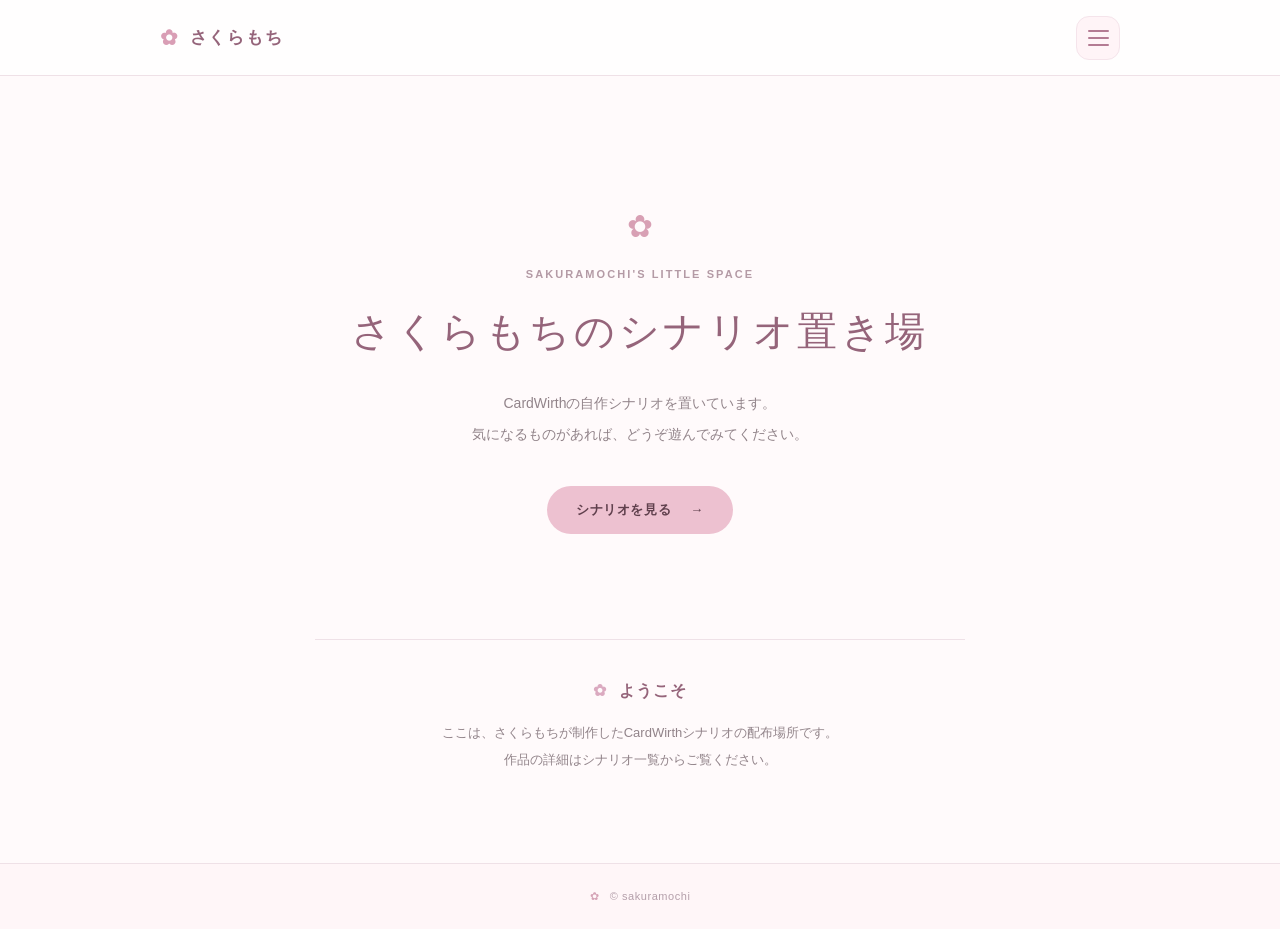
==== index.html @ fadbc479 "Add files via upload" ====
<!doctype html>
<html lang="ja">
<head>
  <meta charset="utf-8">
  <meta name="viewport" content="width=device-width, initial-scale=1">
  <meta name="theme-color" content="#fffafd">
  <meta name="description" content="さくらもちによるCardWirth自作シナリオの配布サイトです。">
  <title>ホーム | さくらもちのシナリオ置き場</title>
  <link rel="icon" href="favicon.svg" type="image/svg+xml">
  <link rel="stylesheet" href="style.css">
  <script src="script.js" defer></script>
</head>
<body>
  <div class="site-shell">
    <header class="site-header">
      <a class="site-brand" href="index.html" aria-label="さくらもちのシナリオ置き場 ホーム">
        <span class="brand-flower" aria-hidden="true">✿</span>
        <span>さくらもち</span>
      </a>
      <button class="menu-trigger" type="button" aria-label="メニューを開く" aria-controls="site-drawer" aria-expanded="false" data-menu-open>
        <span class="burger-lines" aria-hidden="true"><span></span><span></span><span></span></span>
      </button>
    </header>

    <main id="main-content" class="home-main">
      <section class="hero" aria-labelledby="hero-title">
        <span class="hero-flower" aria-hidden="true">✿</span>
        <p class="eyebrow">SAKURAMOCHI'S LITTLE SPACE</p>
        <h1 id="hero-title">さくらもちの<br class="mobile-break">シナリオ置き場</h1>
        <p class="hero-description">CardWirthの自作シナリオを置いています。<br>気になるものがあれば、どうぞ遊んでみてください。</p>
        <a class="button-primary" href="scenarios.html">シナリオを見る <span aria-hidden="true">→</span></a>
      </section>

      <section class="home-note" aria-labelledby="note-title">
        <h2 id="note-title"><span aria-hidden="true">✿</span> ようこそ</h2>
        <p>ここは、さくらもちが制作したCardWirthシナリオの配布場所です。<br>作品の詳細はシナリオ一覧からご覧ください。</p>
      </section>
    </main>

    <footer class="site-footer"><span aria-hidden="true">✿</span> <span>© sakuramochi</span></footer>
  </div>

  <button class="drawer-backdrop" type="button" aria-label="メニューを閉じる" data-menu-backdrop hidden></button>
  <aside class="site-drawer" id="site-drawer" aria-label="サイトメニュー" aria-hidden="true" inert>
    <div class="drawer-header">
      <span class="drawer-brand"><span aria-hidden="true">✿</span> さくらもち</span>
      <button class="drawer-close" type="button" aria-label="メニューを閉じる" data-menu-close>×</button>
    </div>
    <nav class="drawer-nav" aria-label="メインナビゲーション">
      <a href="index.html" aria-current="page"><span>01</span> ホーム</a>
      <a href="scenarios.html"><span>02</span> シナリオ一覧</a>
      <a href="about.html"><span>03</span> このサイトについて</a>
    </nav>
    <p class="drawer-caption">a little place for CardWirth ♡</p>
  </aside>
</body>
</html>
---- style.css ----
/*
  さくらもちのシナリオ置き場
  色を変えたいときは :root の変数を編集してください。
*/
:root {
  color-scheme: light;
  --background: #fffafb;
  --paper: #fffefe;
  --ink: #665e63;
  --subtle: #92848a;
  --pink: #b47b93;
  --pink-deep: #95647a;
  --pink-light: #f8eaf0;
  --pink-soft: #fff4f7;
  --line: #efe1e7;
  --shadow: 0 14px 35px rgba(101, 54, 76, .09);
}
*, *::before, *::after { box-sizing: border-box; }
html { scroll-behavior: smooth; }
body {
  min-width: 300px;
  margin: 0;
  background: var(--background);
  color: var(--ink);
  font-family: -apple-system, BlinkMacSystemFont, "Hiragino Kaku Gothic ProN", "Hiragino Sans", "Yu Gothic", Meiryo, sans-serif;
  font-size: 15px;
  line-height: 1.85;
  -webkit-font-smoothing: antialiased;
}
a { color: inherit; }
button { font: inherit; }
a:focus-visible, button:focus-visible { outline: 3px solid #c67a9d; outline-offset: 4px; }
.site-shell { min-height: 100vh; display: flex; flex-direction: column; }
.site-header {
  height: 76px;
  display: flex;
  align-items: center;
  justify-content: space-between;
  padding: 0 max(24px, calc((100vw - 960px) / 2));
  background: rgba(255, 254, 254, .96);
  border-bottom: 1px solid var(--line);
}
.site-brand {
  display: inline-flex; align-items: center; gap: 10px;
  color: var(--pink-deep); text-decoration: none;
  font-weight: 650; font-size: 17px; letter-spacing: .1em;
}
.brand-flower { color: #d99eb5; font-size: 21px; line-height: 1; }
.menu-trigger {
  display: grid; place-items: center;
  width: 44px; height: 44px;
  background: var(--pink-soft); border: 1px solid #f5e4eb;
  border-radius: 13px; cursor: pointer;
  transition: background .2s ease, transform .2s ease;
}
.menu-trigger:hover { background: var(--pink-light); transform: translateY(-1px); }
.burger-lines { width: 21px; display: grid; gap: 5px; }
.burger-lines span { display: block; height: 2px; width: 21px; background: var(--pink); border-radius: 10px; }
main { flex: 1; }
.home-main { width: 100%; }
.hero {
  max-width: 850px;
  margin: 0 auto;
  text-align: center;
  padding: clamp(74px, 11vw, 135px) 22px 105px;
}
.hero-flower { display: block; font-size: 31px; line-height: 1; color: #d8a0b4; margin-bottom: 22px; }
.eyebrow { color: #b49aa5; font-size: 11px; font-weight: 600; letter-spacing: .19em; margin: 0 0 15px; }
.hero h1 {
  color: var(--pink-deep); font-size: clamp(29px, 5vw, 40px);
  line-height: 1.6; letter-spacing: .09em;
  font-weight: 550; margin: 0;
}
.mobile-break { display: none; }
.hero-description { font-size: 14px; color: var(--subtle); line-height: 2.2; margin: 25px 0 36px; }
.button-primary {
  display: inline-flex; gap: 19px; align-items: center; justify-content: center;
  padding: 12px 29px; border-radius: 999px;
  background: #edc1d0; color: #60404d;
  text-decoration: none; font-weight: 600; font-size: 13px; letter-spacing: .045em;
  transition: transform .2s ease, background .2s ease;
}
.button-primary:hover { background: #e8b4c7; transform: translateY(-2px); }
.home-note {
  padding: 36px 24px 90px;
  margin: 0 auto; width: min(100%, 650px);
  text-align: center; border-top: 1px solid var(--line);
}
.home-note h2 { color: var(--pink-deep); font-size: 16px; font-weight: 600; margin: 0 0 13px; letter-spacing: .06em; }
.home-note h2 span { color: #dbaac0; margin-right: 7px; }
.home-note p { margin: 0; color: var(--subtle); font-size: 13px; line-height: 2.1; }
.site-footer {
  padding: 22px;
  text-align: center; color: #b49faa;
  font-size: 11px; background: #fff6f8; border-top: 1px solid var(--line);
  letter-spacing: .05em;
}
.site-footer span:first-child { color: #d5a3b6; padding-right: 7px; }
/* Separate pages */
.content-main { width: min(100% - 48px, 710px); margin: 0 auto; padding: 76px 0 96px; }
.page-heading { text-align: center; margin-bottom: 57px; }
.page-heading h1 { color: var(--pink-deep); font-size: clamp(25px,4.5vw,31px); font-weight: 550; letter-spacing: .1em; margin: 0 0 17px; }
.page-heading > p:last-child { color: var(--subtle); font-size: 13px; line-height: 2.1; margin: 0; }
.scenario-list { border-top: 1px solid var(--line); }
.scenario-item { display: grid; grid-template-columns: 44px minmax(0, 1fr); gap: 20px; padding: 30px 4px 34px; border-bottom: 1px solid var(--line); }
.scenario-number { color: #d4acbc; font-size: 16px; letter-spacing: .08em; padding-top: 5px; }
.scenario-tags { display: flex; gap: 7px; flex-wrap: wrap; margin-bottom: 13px; }
.scenario-tags span { border: 1px solid #f0d9e3; background: #fff5f8; color: #9d7083; border-radius: 999px; padding: 1px 10px; font-size: 11px; line-height: 1.8; }
.scenario-item h2 { color: #65555e; font-size: 19px; font-weight: 650; line-height: 1.5; margin: 0 0 9px; letter-spacing: .02em; }
.scenario-item h2 small { color: var(--subtle); font-weight: 400; font-size: 12px; }
.scenario-item p { font-size: 13px; line-height: 2; color: #84777f; margin: 0 0 17px; }
.download-link, .download-pending { display: inline-flex; gap: 12px; align-items: center; border-radius: 8px; padding: 7px 16px; text-decoration: none; font-size: 12px; font-weight: 600; }
.download-link { border: 1px solid #e8c1d1; background: #f9eaf0; color: #85576d; transition: background .2s ease; }
.download-link:hover { background: #f1d3df; }
.download-pending { border: 1px solid #eae2e5; background: #f8f5f7; color: #a89aa0; cursor: default; }
.small-notice { margin: 27px 0 0; font-size: 12px; color: #a09199; line-height: 2; }
.about-main { max-width: 650px; }
.about-section { border-top: 1px solid var(--line); padding: 26px 5px 30px; }
.about-section h2 { color: var(--pink-deep); font-size: 16px; font-weight: 600; margin: 0 0 14px; letter-spacing: .05em; }
.about-section h2 span { color: #dab0bf; margin-right: 6px; }
.about-section p { font-size: 14px; line-height: 2.3; margin: 0 0 14px; color: #81747b; }
.about-section p:last-child { margin-bottom: 0; }
.about-section .about-small { color: #a5969d; font-size: 12px; }
.text-back-link { display: inline-block; margin-top: 24px; color: var(--pink-deep); font-size: 13px; text-decoration: underline; text-underline-offset: 4px; }
/* Off-canvas menu */
body.menu-open { overflow: hidden; }
.drawer-backdrop {
  position: fixed; inset: 0; z-index: 10; width: 100%; height: 100%;
  padding: 0; border: 0; background: rgba(53, 42, 49, .33);
  cursor: default; opacity: 0; transition: opacity .27s ease;
}
.drawer-backdrop[hidden] { display: none; }
body.menu-open .drawer-backdrop { opacity: 1; }
.site-drawer {
  position: fixed; z-index: 11; top: 0; bottom: 0; right: 0;
  width: min(340px, 83vw); padding: 30px 27px 25px;
  display: flex; flex-direction: column; background: #fff9fb;
  border-left: 1px solid #f4e4ea;
  box-shadow: -12px 0 34px rgba(84, 51, 65, .11);
  transform: translateX(105%); visibility: hidden;
  transition: transform .3s cubic-bezier(.2,.8,.3,1), visibility .3s;
}
body.menu-open .site-drawer { transform: translateX(0); visibility: visible; }
.drawer-header { display: flex; align-items: center; justify-content: space-between; padding-bottom: 20px; border-bottom: 1px solid #efdee6; }
.drawer-brand { font-size: 18px; font-weight: 650; color: var(--pink-deep); letter-spacing: .05em; }
.drawer-brand span { color: #dda9bc; padding-right: 7px; }
.drawer-close { display: grid; place-items: center; width: 38px; height: 38px; border: 0; background: #f8e8ee; color: var(--pink-deep); border-radius: 10px; font-size: 27px; line-height: 1; cursor: pointer; }
.drawer-close:hover { background: #f0d5df; }
.drawer-nav { display: grid; gap: 4px; margin-top: 28px; }
.drawer-nav a { text-decoration: none; color: #75656e; font-size: 14px; padding: 13px 12px; border-radius: 9px; transition: background .2s ease; }
.drawer-nav a span { display: inline-block; color: #c89daf; font-size: 11px; margin-right: 15px; letter-spacing: .03em; }
.drawer-nav a:hover, .drawer-nav a[aria-current="page"] { background: #f8eaf0; color: #98677e; }
.drawer-caption { margin-top: auto; padding-top: 18px; border-top: 1px solid #efdee6; text-align: center; color: #b8a1ab; font-size: 11px; letter-spacing: .04em; }
@media (max-width: 600px) {
  .site-header { height: 66px; padding: 0 19px; }
  .site-brand { font-size: 15px; }
  .hero { padding: 85px 24px 80px; }
  .hero h1 { font-size: 29px; }
  .mobile-break { display: block; }
  .hero-description { margin-top: 25px; font-size: 13px; }
  .home-note { padding: 28px 22px 65px; width: min(100% - 40px, 650px); }
  .home-note p br { display: none; }
  .content-main { width: min(100% - 42px, 710px); padding: 52px 0 74px; }
  .page-heading { margin-bottom: 40px; }
  .scenario-item { grid-template-columns: 29px minmax(0,1fr); gap: 12px; padding: 26px 0 28px; }
  .scenario-item h2 { font-size: 17px; }
  .scenario-number { font-size: 13px; }
  .scenario-item p { font-size: 12.5px; }
  .drawer-nav a { padding: 12px 10px; }
}
@media (prefers-reduced-motion: reduce) {
  html { scroll-behavior: auto; }
  *, *::before, *::after { transition-duration: 0s !important; animation-duration: 0s !important; }
}
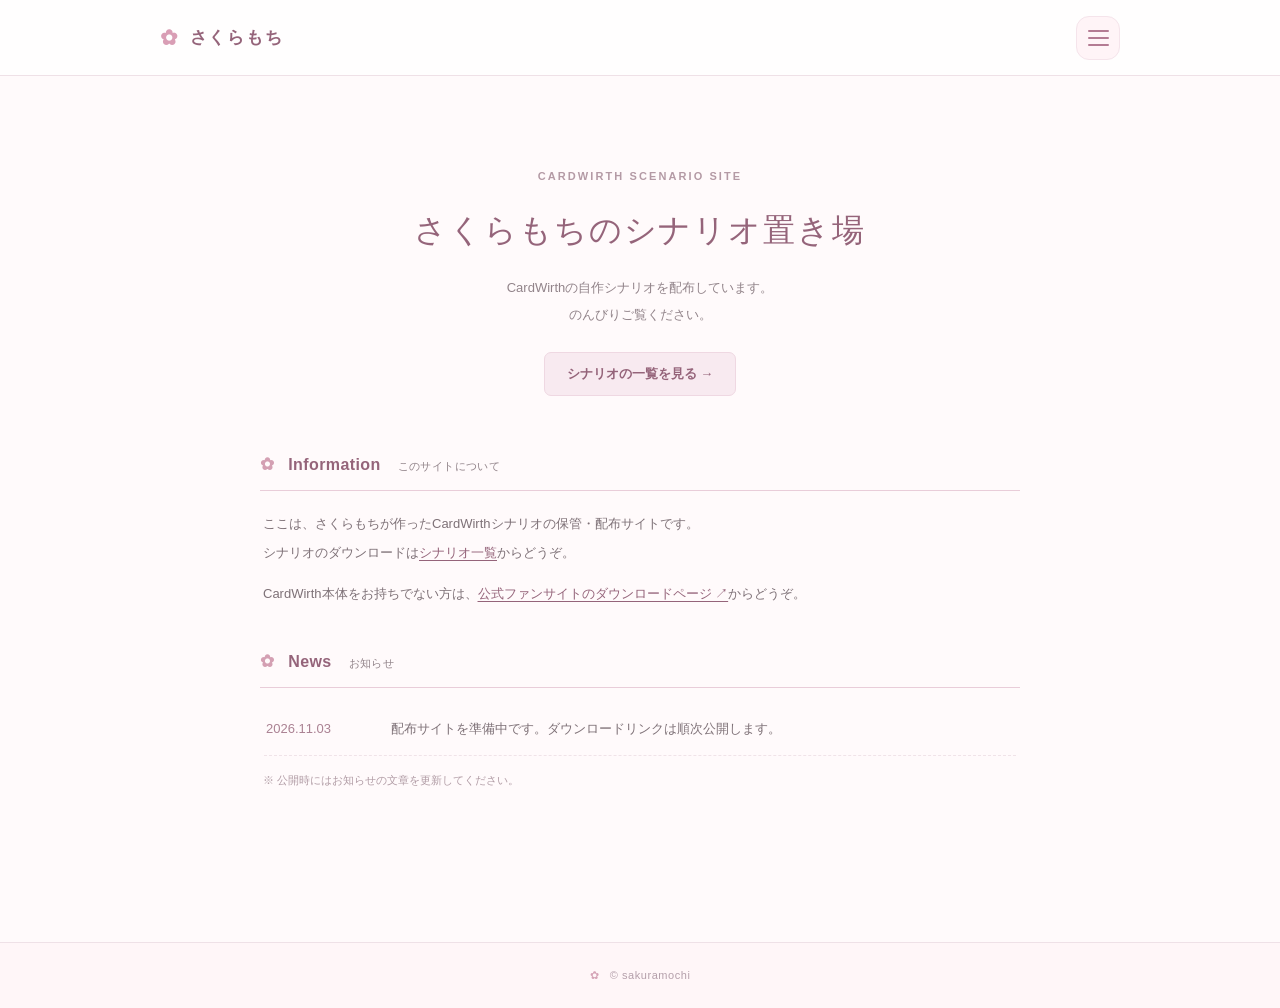
==== commit 120cfd6a: "Add files via upload" ====
--- a/index.html
+++ b/index.html
@@ -1,57 +1,65 @@
-<!doctype html>
+<!DOCTYPE html>
+
 <html lang="ja">
 <head>
-  <meta charset="utf-8">
-  <meta name="viewport" content="width=device-width, initial-scale=1">
-  <meta name="theme-color" content="#fffafd">
-  <meta name="description" content="さくらもちによるCardWirth自作シナリオの配布サイトです。">
-  <title>ホーム | さくらもちのシナリオ置き場</title>
-  <link rel="icon" href="favicon.svg" type="image/svg+xml">
-  <link rel="stylesheet" href="style.css">
-  <script src="script.js" defer></script>
+<meta charset="utf-8"/>
+<meta content="width=device-width, initial-scale=1" name="viewport"/>
+<meta content="#fffafd" name="theme-color"/>
+<meta content="さくらもちによるCardWirth自作シナリオの配布サイトです。" name="description"/>
+<title>ホーム | さくらもちのシナリオ置き場</title>
+<link href="favicon.svg" rel="icon" type="image/svg+xml"/>
+<link href="style.css" rel="stylesheet"/>
+<script defer="" src="script.js"></script>
 </head>
 <body>
-  <div class="site-shell">
-    <header class="site-header">
-      <a class="site-brand" href="index.html" aria-label="さくらもちのシナリオ置き場 ホーム">
-        <span class="brand-flower" aria-hidden="true">✿</span>
-        <span>さくらもち</span>
-      </a>
-      <button class="menu-trigger" type="button" aria-label="メニューを開く" aria-controls="site-drawer" aria-expanded="false" data-menu-open>
-        <span class="burger-lines" aria-hidden="true"><span></span><span></span><span></span></span>
-      </button>
-    </header>
-
-    <main id="main-content" class="home-main">
-      <section class="hero" aria-labelledby="hero-title">
-        <span class="hero-flower" aria-hidden="true">✿</span>
-        <p class="eyebrow">SAKURAMOCHI'S LITTLE SPACE</p>
-        <h1 id="hero-title">さくらもちの<br class="mobile-break">シナリオ置き場</h1>
-        <p class="hero-description">CardWirthの自作シナリオを置いています。<br>気になるものがあれば、どうぞ遊んでみてください。</p>
-        <a class="button-primary" href="scenarios.html">シナリオを見る <span aria-hidden="true">→</span></a>
-      </section>
-
-      <section class="home-note" aria-labelledby="note-title">
-        <h2 id="note-title"><span aria-hidden="true">✿</span> ようこそ</h2>
-        <p>ここは、さくらもちが制作したCardWirthシナリオの配布場所です。<br>作品の詳細はシナリオ一覧からご覧ください。</p>
-      </section>
-    </main>
-
-    <footer class="site-footer"><span aria-hidden="true">✿</span> <span>© sakuramochi</span></footer>
-  </div>
-
-  <button class="drawer-backdrop" type="button" aria-label="メニューを閉じる" data-menu-backdrop hidden></button>
-  <aside class="site-drawer" id="site-drawer" aria-label="サイトメニュー" aria-hidden="true" inert>
-    <div class="drawer-header">
-      <span class="drawer-brand"><span aria-hidden="true">✿</span> さくらもち</span>
-      <button class="drawer-close" type="button" aria-label="メニューを閉じる" data-menu-close>×</button>
-    </div>
-    <nav class="drawer-nav" aria-label="メインナビゲーション">
-      <a href="index.html" aria-current="page"><span>01</span> ホーム</a>
-      <a href="scenarios.html"><span>02</span> シナリオ一覧</a>
-      <a href="about.html"><span>03</span> このサイトについて</a>
-    </nav>
-    <p class="drawer-caption">a little place for CardWirth ♡</p>
-  </aside>
+<div class="site-shell">
+<header class="site-header">
+<a aria-label="さくらもちのシナリオ置き場 ホーム" class="site-brand" href="index.html">
+<span aria-hidden="true" class="brand-flower">✿</span>
+<span>さくらもち</span>
+</a>
+<button aria-controls="site-drawer" aria-expanded="false" aria-label="メニューを開く" class="menu-trigger" data-menu-open="" type="button">
+<span aria-hidden="true" class="burger-lines"><span></span><span></span><span></span></span>
+</button>
+</header>
+<main class="home-main home-classic" id="main-content">
+<div class="home-container">
+<section aria-labelledby="hero-title" class="welcome-section">
+<p class="eyebrow">CARDWIRTH SCENARIO SITE</p>
+<h1 id="hero-title">さくらもちのシナリオ置き場</h1>
+<p class="welcome-message">CardWirthの自作シナリオを配布しています。<br/>のんびりご覧ください。</p>
+<a class="text-feature-link" href="scenarios.html">シナリオの一覧を見る <span aria-hidden="true">→</span></a>
+</section>
+<section aria-labelledby="information-heading" class="classic-section">
+<h2 id="information-heading"><span aria-hidden="true">✿</span> Information <small>このサイトについて</small></h2>
+<p>ここは、さくらもちが作ったCardWirthシナリオの保管・配布サイトです。<br/>
+       シナリオのダウンロードは<a href="scenarios.html">シナリオ一覧</a>からどうぞ。</p>
+<p>CardWirth本体をお持ちでない方は、<a href="https://cardwirth.net/office/download.php" rel="noopener noreferrer" target="_blank">公式ファンサイトのダウンロードページ ↗</a>からどうぞ。</p>
+</section>
+<section aria-labelledby="news-heading" class="classic-section news-section">
+<h2 id="news-heading"><span aria-hidden="true">✿</span> News <small>お知らせ</small></h2>
+<ul class="news-list">
+<li><time datetime="2026-11-03">2026.11.03</time><span>配布サイトを準備中です。ダウンロードリンクは順次公開します。</span></li>
+</ul>
+<p class="small-help">※ 公開時にはお知らせの文章を更新してください。</p>
+</section>
+</div>
+</main>
+<footer class="site-footer"><span aria-hidden="true">✿</span> <span>© sakuramochi</span></footer>
+</div>
+<button aria-label="メニューを閉じる" class="drawer-backdrop" data-menu-backdrop="" hidden="" type="button"></button>
+<aside aria-hidden="true" aria-label="サイトメニュー" class="site-drawer" id="site-drawer" inert="">
+<div class="drawer-header">
+<span class="drawer-brand"><span aria-hidden="true">✿</span> さくらもち</span>
+<button aria-label="メニューを閉じる" class="drawer-close" data-menu-close="" type="button">×</button>
+</div>
+<nav aria-label="メインナビゲーション" class="drawer-nav">
+<a aria-current="page" href="index.html"><span>01</span> ホーム</a>
+<a href="scenarios.html"><span>02</span> シナリオ一覧</a>
+<a href="about.html"><span>03</span> このサイトについて</a>
+<a class="external-nav-link" href="https://cardwirth.net/office/download.php" target="_blank" rel="noopener noreferrer"><span>↗</span> CardWirth本体DL（公式）</a>
+</nav>
+<p class="drawer-caption">a little place for CardWirth ♡</p>
+</aside>
 </body>
 </html>
--- a/style.css
+++ b/style.css
@@ -172,3 +172,41 @@
   html { scroll-behavior: auto; }
   *, *::before, *::after { transition-duration: 0s !important; animation-duration: 0s !important; }
 }
+
+
+/* CardWirth個人サイト風：文章と更新情報を主役にした別案 */
+.home-classic { padding: 58px 23px 110px; }
+.home-container { width: min(100%, 760px); margin: 0 auto; }
+.welcome-section { text-align: center; padding: 32px 12px 55px; }
+.welcome-section h1 { font-size: clamp(24px, 4.4vw, 32px); color: var(--pink-deep); font-weight: 550; letter-spacing: .06em; margin: 12px 0 13px; }
+.welcome-message { color: var(--subtle); font-size: 13px; line-height: 2.1; margin: 0 0 24px; }
+.text-feature-link { display: inline-block; color: var(--pink-deep); text-decoration: none; background: var(--pink-light); border: 1px solid #efd8e2; border-radius: 7px; padding: 9px 22px; font-size: 13px; font-weight: 600; }
+.text-feature-link:hover { background: #f1dbe4; }
+.classic-section { margin: 0 0 40px; }
+.classic-section h2 { font-size: 16px; font-weight: 650; line-height: 1.6; padding: 0 0 12px; border-bottom: 1px solid #e9cdd9; color: var(--pink-deep); margin: 0 0 19px; letter-spacing: .025em; }
+.classic-section h2 > span { color: #d4a0b3; font-size: 17px; margin-right: 9px; }
+.classic-section h2 small { color: var(--subtle); font-weight: 400; font-size: 11px; margin-left: 12px; }
+.classic-section p { line-height: 2.2; font-size: 13px; color: #7e7177; margin: 0 3px 12px; }
+.classic-section p a { color: var(--pink-deep); text-underline-offset: 3px; }
+.news-list { list-style: none; margin: 0; padding: 0 4px; }
+.news-list li { display: grid; grid-template-columns: 116px 1fr; gap: 9px; padding: 10px 2px 13px; font-size: 13px; color: #7e7177; border-bottom: 1px dashed #f0e3e8; line-height: 1.9; }
+.news-list time { color: #aa8192; font-variant-numeric: tabular-nums; }
+.classic-section .small-help { color: #b19ca5; margin-top: 12px; font-size: 11px; }
+.scenario-index { display: flex; flex-wrap: wrap; gap: 8px 16px; align-items: center; border-top: 1px solid var(--line); padding: 16px 3px 24px; }
+.scenario-index span { font-size: 10px; color: #baa0ab; letter-spacing: .12em; margin-right: 5px; }
+.scenario-index a { color: var(--pink-deep); font-size: 12px; text-decoration: underline; text-underline-offset: 4px; }
+.scenario-item { scroll-margin-top: 24px; }
+.scenario-item .scenario-meta { margin: -2px 0 12px; color: #b18899; font-size: 12px; }
+@media (max-width: 600px) {
+  .home-classic { padding: 36px 22px 70px; }
+  .welcome-section { padding: 24px 0 48px; }
+  .welcome-section h1 { font-size: 24px; }
+  .classic-section { margin-bottom: 35px; }
+  .news-list li { grid-template-columns: 1fr; gap: 0; }
+  .scenario-index { gap: 10px 14px; }
+  .scenario-index span { flex-basis: 100%; }
+}
+
+/* External link to the CardWirth official fansite download page */
+.drawer-nav .external-nav-link { margin-top: 12px; border-top: 1px solid #efdee6; border-radius: 0; padding-top: 24px; }
+.about-section p a { color: var(--pink-deep); text-underline-offset: 3px; }
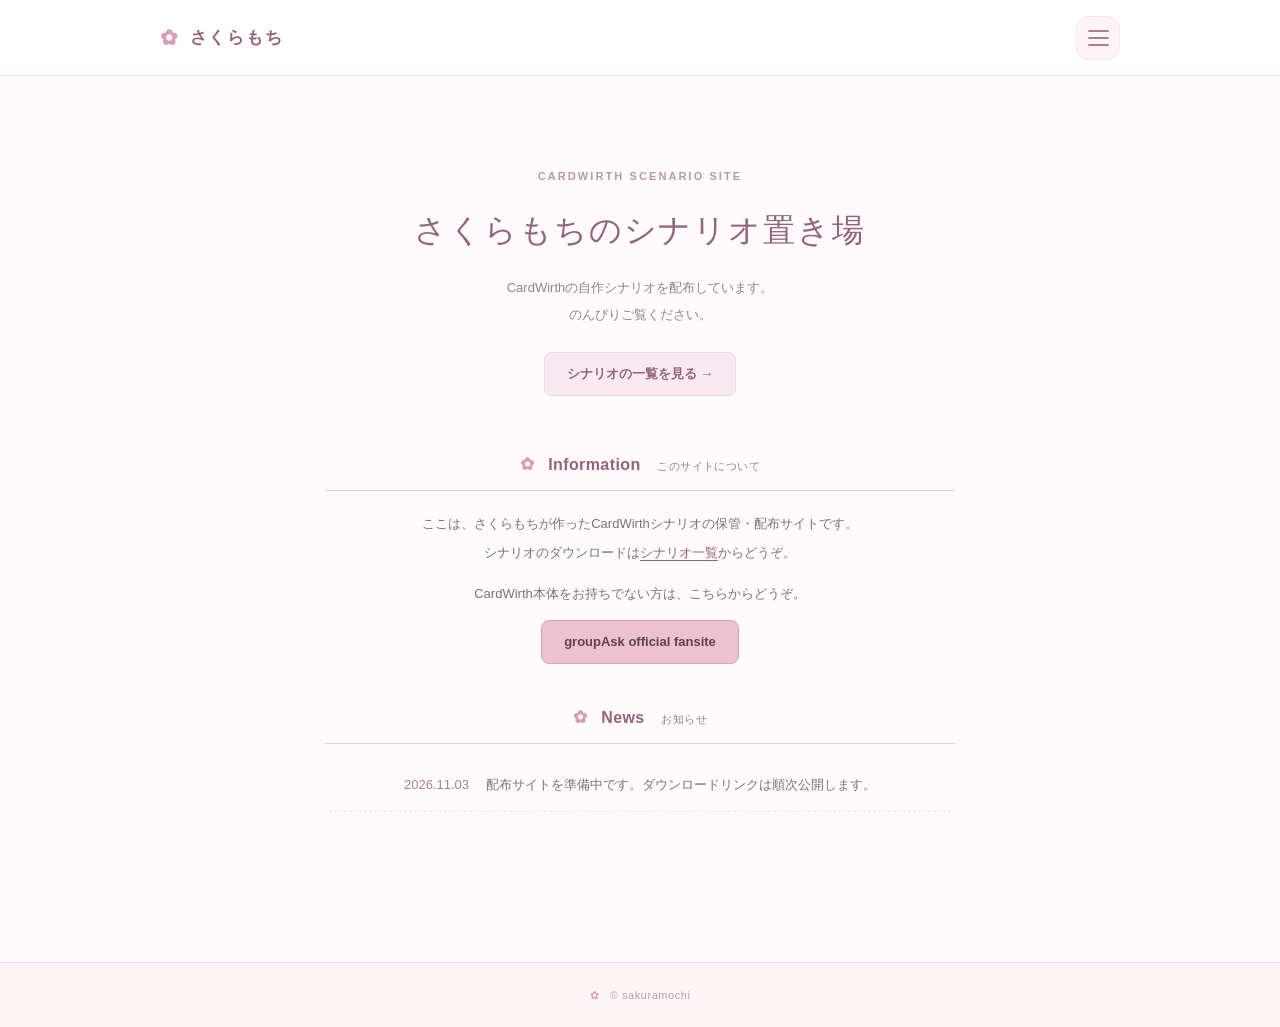
==== commit 9cb4d891: "ボタン変更" ====
--- a/index.html
+++ b/index.html
@@ -34,14 +34,14 @@
 <h2 id="information-heading"><span aria-hidden="true">✿</span> Information <small>このサイトについて</small></h2>
 <p>ここは、さくらもちが作ったCardWirthシナリオの保管・配布サイトです。<br/>
        シナリオのダウンロードは<a href="scenarios.html">シナリオ一覧</a>からどうぞ。</p>
-<p>CardWirth本体をお持ちでない方は、<a href="https://cardwirth.net/office/download.php" rel="noopener noreferrer" target="_blank">公式ファンサイトのダウンロードページ ↗</a>からどうぞ。</p>
+<p>CardWirth本体をお持ちでない方は、こちらからどうぞ。</p>
+<p><a class="official-download-button" href="https://cardwirth.net/office/download.php" rel="noopener noreferrer" target="_blank">groupAsk official fansite</a></p>
 </section>
 <section aria-labelledby="news-heading" class="classic-section news-section">
 <h2 id="news-heading"><span aria-hidden="true">✿</span> News <small>お知らせ</small></h2>
 <ul class="news-list">
 <li><time datetime="2026-11-03">2026.11.03</time><span>配布サイトを準備中です。ダウンロードリンクは順次公開します。</span></li>
 </ul>
-<p class="small-help">※ 公開時にはお知らせの文章を更新してください。</p>
 </section>
 </div>
 </main>
--- a/style.css
+++ b/style.css
@@ -182,14 +182,22 @@
 .welcome-message { color: var(--subtle); font-size: 13px; line-height: 2.1; margin: 0 0 24px; }
 .text-feature-link { display: inline-block; color: var(--pink-deep); text-decoration: none; background: var(--pink-light); border: 1px solid #efd8e2; border-radius: 7px; padding: 9px 22px; font-size: 13px; font-weight: 600; }
 .text-feature-link:hover { background: #f1dbe4; }
-.classic-section { margin: 0 0 40px; }
+.classic-section { max-width: 630px; margin: 0 auto 40px; text-align: center; }
 .classic-section h2 { font-size: 16px; font-weight: 650; line-height: 1.6; padding: 0 0 12px; border-bottom: 1px solid #e9cdd9; color: var(--pink-deep); margin: 0 0 19px; letter-spacing: .025em; }
 .classic-section h2 > span { color: #d4a0b3; font-size: 17px; margin-right: 9px; }
 .classic-section h2 small { color: var(--subtle); font-weight: 400; font-size: 11px; margin-left: 12px; }
 .classic-section p { line-height: 2.2; font-size: 13px; color: #7e7177; margin: 0 3px 12px; }
 .classic-section p a { color: var(--pink-deep); text-underline-offset: 3px; }
+.classic-section .official-download-button {
+  display: inline-flex; align-items: center; justify-content: center;
+  min-height: 44px; max-width: 100%; padding: 10px 22px;
+  background: #edc1d0; color: #60404d; border: 1px solid #d9a3b8;
+  border-radius: 8px; text-decoration: none; font-weight: 600; line-height: 1.6;
+  transition: background .2s ease;
+}
+.classic-section .official-download-button:hover { background: #e8b4c7; }
 .news-list { list-style: none; margin: 0; padding: 0 4px; }
-.news-list li { display: grid; grid-template-columns: 116px 1fr; gap: 9px; padding: 10px 2px 13px; font-size: 13px; color: #7e7177; border-bottom: 1px dashed #f0e3e8; line-height: 1.9; }
+.news-list li { display: flex; flex-wrap: wrap; justify-content: center; align-items: baseline; gap: 4px 17px; padding: 10px 2px 13px; font-size: 13px; color: #7e7177; border-bottom: 1px dashed #f0e3e8; line-height: 1.9; text-align: center; }
 .news-list time { color: #aa8192; font-variant-numeric: tabular-nums; }
 .classic-section .small-help { color: #b19ca5; margin-top: 12px; font-size: 11px; }
 .scenario-index { display: flex; flex-wrap: wrap; gap: 8px 16px; align-items: center; border-top: 1px solid var(--line); padding: 16px 3px 24px; }
@@ -202,7 +210,7 @@
   .welcome-section { padding: 24px 0 48px; }
   .welcome-section h1 { font-size: 24px; }
   .classic-section { margin-bottom: 35px; }
-  .news-list li { grid-template-columns: 1fr; gap: 0; }
+  .news-list li { flex-direction: column; align-items: center; gap: 0; }
   .scenario-index { gap: 10px 14px; }
   .scenario-index span { flex-basis: 100%; }
 }
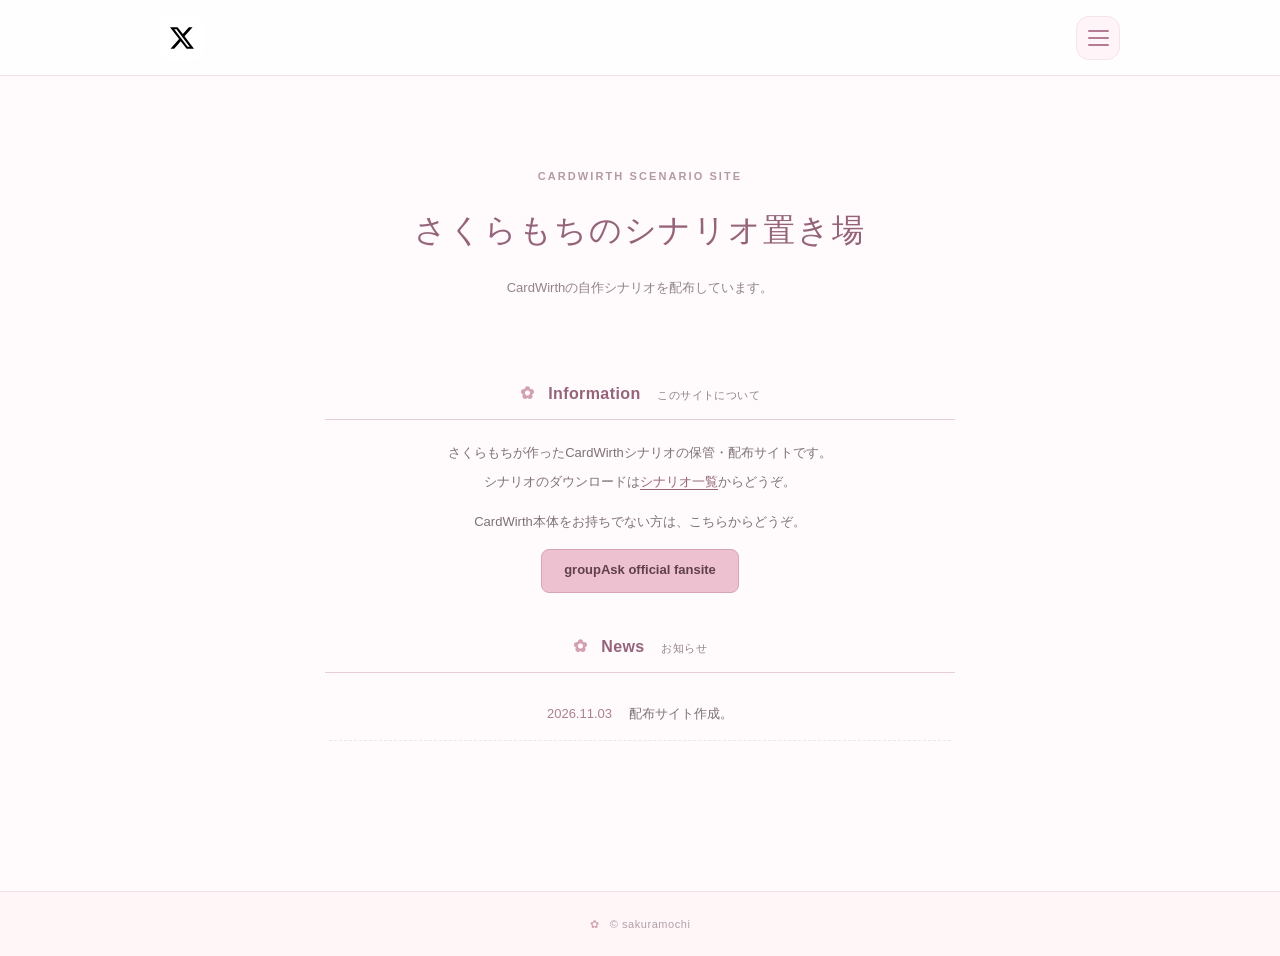
==== commit 6261d096: "ホーム、メニューバー更新" ====
--- a/index.html
+++ b/index.html
@@ -9,30 +9,22 @@
 <title>ホーム | さくらもちのシナリオ置き場</title>
 <link href="favicon.svg" rel="icon" type="image/svg+xml"/>
 <link href="style.css" rel="stylesheet"/>
+<script defer="" src="menu.js"></script>
 <script defer="" src="script.js"></script>
 </head>
 <body>
 <div class="site-shell">
-<header class="site-header">
-<a aria-label="さくらもちのシナリオ置き場 ホーム" class="site-brand" href="index.html">
-<span aria-hidden="true" class="brand-flower">✿</span>
-<span>さくらもち</span>
-</a>
-<button aria-controls="site-drawer" aria-expanded="false" aria-label="メニューを開く" class="menu-trigger" data-menu-open="" type="button">
-<span aria-hidden="true" class="burger-lines"><span></span><span></span><span></span></span>
-</button>
-</header>
+<header class="site-header" data-site-header></header>
 <main class="home-main home-classic" id="main-content">
 <div class="home-container">
 <section aria-labelledby="hero-title" class="welcome-section">
 <p class="eyebrow">CARDWIRTH SCENARIO SITE</p>
 <h1 id="hero-title">さくらもちのシナリオ置き場</h1>
-<p class="welcome-message">CardWirthの自作シナリオを配布しています。<br/>のんびりご覧ください。</p>
-<a class="text-feature-link" href="scenarios.html">シナリオの一覧を見る <span aria-hidden="true">→</span></a>
+<p class="welcome-message">CardWirthの自作シナリオを配布しています。</p>
 </section>
 <section aria-labelledby="information-heading" class="classic-section">
 <h2 id="information-heading"><span aria-hidden="true">✿</span> Information <small>このサイトについて</small></h2>
-<p>ここは、さくらもちが作ったCardWirthシナリオの保管・配布サイトです。<br/>
+<p>さくらもちが作ったCardWirthシナリオの保管・配布サイトです。<br/>
        シナリオのダウンロードは<a href="scenarios.html">シナリオ一覧</a>からどうぞ。</p>
 <p>CardWirth本体をお持ちでない方は、こちらからどうぞ。</p>
 <p><a class="official-download-button" href="https://cardwirth.net/office/download.php" rel="noopener noreferrer" target="_blank">groupAsk official fansite</a></p>
@@ -40,26 +32,13 @@
 <section aria-labelledby="news-heading" class="classic-section news-section">
 <h2 id="news-heading"><span aria-hidden="true">✿</span> News <small>お知らせ</small></h2>
 <ul class="news-list">
-<li><time datetime="2026-11-03">2026.11.03</time><span>配布サイトを準備中です。ダウンロードリンクは順次公開します。</span></li>
+<li><time datetime="2026-11-03">2026.11.03</time><span>配布サイト作成。</span></li>
 </ul>
 </section>
 </div>
 </main>
 <footer class="site-footer"><span aria-hidden="true">✿</span> <span>© sakuramochi</span></footer>
 </div>
-<button aria-label="メニューを閉じる" class="drawer-backdrop" data-menu-backdrop="" hidden="" type="button"></button>
-<aside aria-hidden="true" aria-label="サイトメニュー" class="site-drawer" id="site-drawer" inert="">
-<div class="drawer-header">
-<span class="drawer-brand"><span aria-hidden="true">✿</span> さくらもち</span>
-<button aria-label="メニューを閉じる" class="drawer-close" data-menu-close="" type="button">×</button>
-</div>
-<nav aria-label="メインナビゲーション" class="drawer-nav">
-<a aria-current="page" href="index.html"><span>01</span> ホーム</a>
-<a href="scenarios.html"><span>02</span> シナリオ一覧</a>
-<a href="about.html"><span>03</span> このサイトについて</a>
-<a class="external-nav-link" href="https://cardwirth.net/office/download.php" target="_blank" rel="noopener noreferrer"><span>↗</span> CardWirth本体DL（公式）</a>
-</nav>
-<p class="drawer-caption">a little place for CardWirth ♡</p>
-</aside>
+<div data-site-menu></div>
 </body>
 </html>
--- a/style.css
+++ b/style.css
@@ -40,12 +40,11 @@
   background: rgba(255, 254, 254, .96);
   border-bottom: 1px solid var(--line);
 }
-.site-brand {
-  display: inline-flex; align-items: center; gap: 10px;
-  color: var(--pink-deep); text-decoration: none;
-  font-weight: 650; font-size: 17px; letter-spacing: .1em;
-}
-.brand-flower { color: #d99eb5; font-size: 21px; line-height: 1; }
+.header-social-link {
+  display: grid; place-items: center;
+  width: 44px; height: 44px; border-radius: 10px;
+  background: #fff; color: #000; text-decoration: none;
+}
 .menu-trigger {
   display: grid; place-items: center;
   width: 44px; height: 44px;
@@ -153,7 +152,6 @@
 .drawer-caption { margin-top: auto; padding-top: 18px; border-top: 1px solid #efdee6; text-align: center; color: #b8a1ab; font-size: 11px; letter-spacing: .04em; }
 @media (max-width: 600px) {
   .site-header { height: 66px; padding: 0 19px; }
-  .site-brand { font-size: 15px; }
   .hero { padding: 85px 24px 80px; }
   .hero h1 { font-size: 29px; }
   .mobile-break { display: block; }
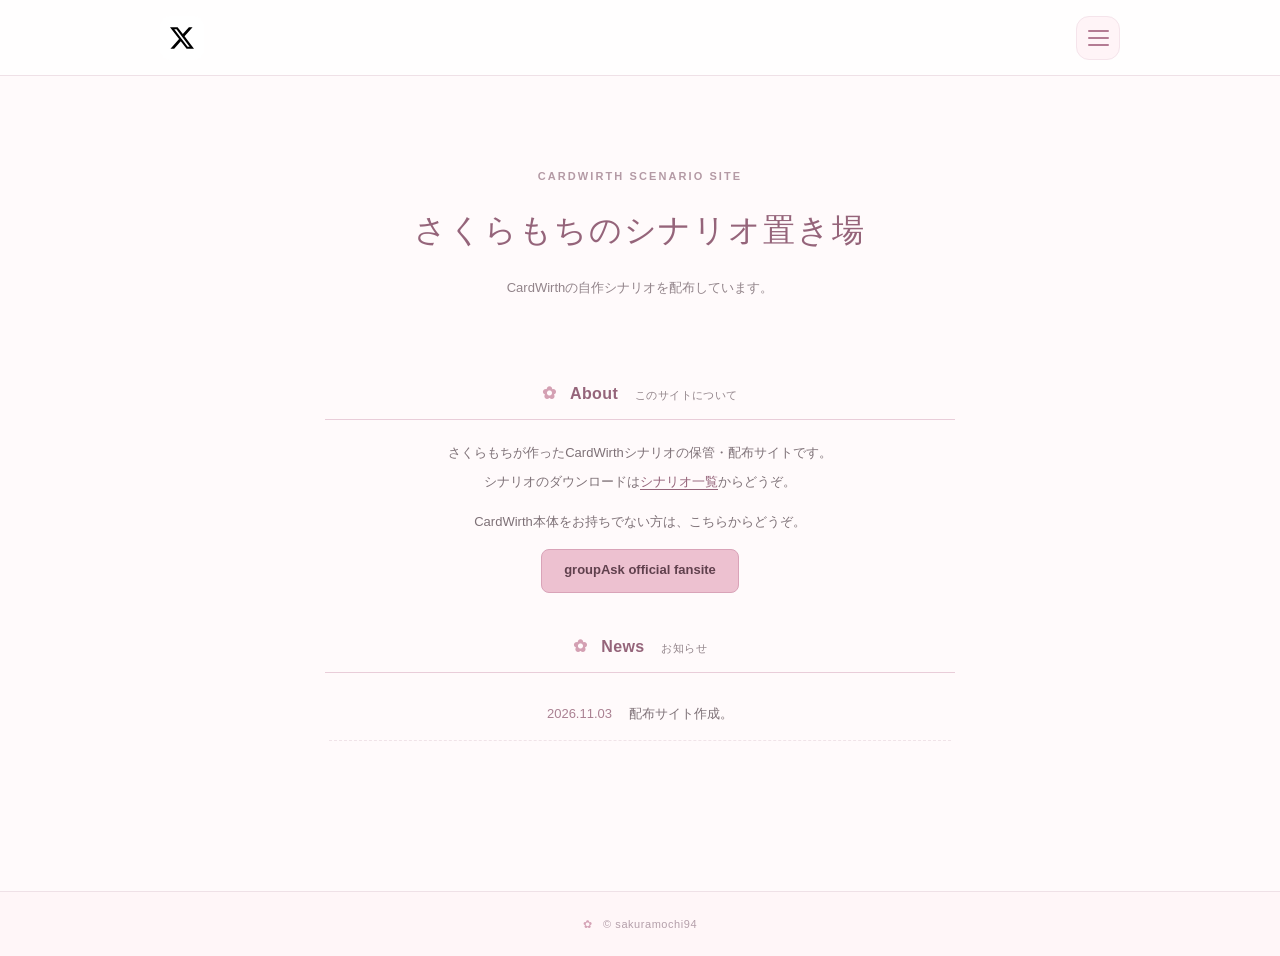
==== commit 91c7aae5: "全体レイアウト調整" ====
--- a/index.html
+++ b/index.html
@@ -23,7 +23,7 @@
 <p class="welcome-message">CardWirthの自作シナリオを配布しています。</p>
 </section>
 <section aria-labelledby="information-heading" class="classic-section">
-<h2 id="information-heading"><span aria-hidden="true">✿</span> Information <small>このサイトについて</small></h2>
+<h2 id="information-heading"><span aria-hidden="true">✿</span> About <small>このサイトについて</small></h2>
 <p>さくらもちが作ったCardWirthシナリオの保管・配布サイトです。<br/>
        シナリオのダウンロードは<a href="scenarios.html">シナリオ一覧</a>からどうぞ。</p>
 <p>CardWirth本体をお持ちでない方は、こちらからどうぞ。</p>
@@ -37,7 +37,7 @@
 </section>
 </div>
 </main>
-<footer class="site-footer"><span aria-hidden="true">✿</span> <span>© sakuramochi</span></footer>
+<footer class="site-footer"><span aria-hidden="true">✿</span> <span>© sakuramochi94</span></footer>
 </div>
 <div data-site-menu></div>
 </body>
--- a/style.css
+++ b/style.css
@@ -1,11 +1,6 @@
-/*
-  さくらもちのシナリオ置き場
-  色を変えたいときは :root の変数を編集してください。
-*/
 :root {
   color-scheme: light;
   --background: #fffafb;
-  --paper: #fffefe;
   --ink: #665e63;
   --subtle: #92848a;
   --pink: #b47b93;
@@ -13,7 +8,6 @@
   --pink-light: #f8eaf0;
   --pink-soft: #fff4f7;
   --line: #efe1e7;
-  --shadow: 0 14px 35px rgba(101, 54, 76, .09);
 }
 *, *::before, *::after { box-sizing: border-box; }
 html { scroll-behavior: smooth; }
@@ -57,37 +51,7 @@
 .burger-lines span { display: block; height: 2px; width: 21px; background: var(--pink); border-radius: 10px; }
 main { flex: 1; }
 .home-main { width: 100%; }
-.hero {
-  max-width: 850px;
-  margin: 0 auto;
-  text-align: center;
-  padding: clamp(74px, 11vw, 135px) 22px 105px;
-}
-.hero-flower { display: block; font-size: 31px; line-height: 1; color: #d8a0b4; margin-bottom: 22px; }
 .eyebrow { color: #b49aa5; font-size: 11px; font-weight: 600; letter-spacing: .19em; margin: 0 0 15px; }
-.hero h1 {
-  color: var(--pink-deep); font-size: clamp(29px, 5vw, 40px);
-  line-height: 1.6; letter-spacing: .09em;
-  font-weight: 550; margin: 0;
-}
-.mobile-break { display: none; }
-.hero-description { font-size: 14px; color: var(--subtle); line-height: 2.2; margin: 25px 0 36px; }
-.button-primary {
-  display: inline-flex; gap: 19px; align-items: center; justify-content: center;
-  padding: 12px 29px; border-radius: 999px;
-  background: #edc1d0; color: #60404d;
-  text-decoration: none; font-weight: 600; font-size: 13px; letter-spacing: .045em;
-  transition: transform .2s ease, background .2s ease;
-}
-.button-primary:hover { background: #e8b4c7; transform: translateY(-2px); }
-.home-note {
-  padding: 36px 24px 90px;
-  margin: 0 auto; width: min(100%, 650px);
-  text-align: center; border-top: 1px solid var(--line);
-}
-.home-note h2 { color: var(--pink-deep); font-size: 16px; font-weight: 600; margin: 0 0 13px; letter-spacing: .06em; }
-.home-note h2 span { color: #dbaac0; margin-right: 7px; }
-.home-note p { margin: 0; color: var(--subtle); font-size: 13px; line-height: 2.1; }
 .site-footer {
   padding: 22px;
   text-align: center; color: #b49faa;
@@ -106,11 +70,8 @@
 .scenario-tags { display: flex; gap: 7px; flex-wrap: wrap; margin-bottom: 13px; }
 .scenario-tags span { border: 1px solid #f0d9e3; background: #fff5f8; color: #9d7083; border-radius: 999px; padding: 1px 10px; font-size: 11px; line-height: 1.8; }
 .scenario-item h2 { color: #65555e; font-size: 19px; font-weight: 650; line-height: 1.5; margin: 0 0 9px; letter-spacing: .02em; }
-.scenario-item h2 small { color: var(--subtle); font-weight: 400; font-size: 12px; }
 .scenario-item p { font-size: 13px; line-height: 2; color: #84777f; margin: 0 0 17px; }
-.download-link, .download-pending { display: inline-flex; gap: 12px; align-items: center; border-radius: 8px; padding: 7px 16px; text-decoration: none; font-size: 12px; font-weight: 600; }
-.download-link { border: 1px solid #e8c1d1; background: #f9eaf0; color: #85576d; transition: background .2s ease; }
-.download-link:hover { background: #f1d3df; }
+.download-pending { display: inline-flex; gap: 12px; align-items: center; border-radius: 8px; padding: 7px 16px; text-decoration: none; font-size: 12px; font-weight: 600; }
 .download-pending { border: 1px solid #eae2e5; background: #f8f5f7; color: #a89aa0; cursor: default; }
 .small-notice { margin: 27px 0 0; font-size: 12px; color: #a09199; line-height: 2; }
 .about-main { max-width: 650px; }
@@ -120,7 +81,30 @@
 .about-section p { font-size: 14px; line-height: 2.3; margin: 0 0 14px; color: #81747b; }
 .about-section p:last-child { margin-bottom: 0; }
 .about-section .about-small { color: #a5969d; font-size: 12px; }
-.text-back-link { display: inline-block; margin-top: 24px; color: var(--pink-deep); font-size: 13px; text-decoration: underline; text-underline-offset: 4px; }
+.about-section strong { color: var(--ink); font-weight: 600; }
+.about-note {
+  padding: 17px 20px; background: var(--pink-soft);
+  border-left: 3px solid #dfb5c7; border-radius: 0 8px 8px 0;
+}
+.about-rules { margin: 23px 0 0; padding-left: 1.5em; font-size: 14px; line-height: 2.2; }
+.about-rules li { padding-left: 5px; margin-bottom: 18px; }
+.about-rules li:last-child { margin-bottom: 0; }
+.about-rules li::marker { color: var(--pink); }
+.contact-list { margin: 19px 0 0; font-size: 14px; }
+.contact-list > div {
+  display: grid; grid-template-columns: 100px minmax(0, 1fr); gap: 16px;
+  align-items: baseline; padding: 8px 0; border-bottom: 1px dashed var(--line);
+}
+.contact-list dt { color: var(--pink-deep); font-size: 12px; font-weight: 600; }
+.contact-list dd { min-width: 0; margin: 0; }
+.contact-list a {
+  display: inline-block; padding: 9px 0; min-height: 44px;
+  color: var(--pink-deep); overflow-wrap: anywhere; text-underline-offset: 4px;
+}
+.visually-hidden {
+  position: absolute; width: 1px; height: 1px; padding: 0; margin: -1px;
+  overflow: hidden; clip-path: inset(50%); white-space: nowrap; border: 0;
+}
 /* Off-canvas menu */
 body.menu-open { overflow: hidden; }
 .drawer-backdrop {
@@ -141,8 +125,6 @@
 }
 body.menu-open .site-drawer { transform: translateX(0); visibility: visible; }
 .drawer-header { display: flex; align-items: center; justify-content: space-between; padding-bottom: 20px; border-bottom: 1px solid #efdee6; }
-.drawer-brand { font-size: 18px; font-weight: 650; color: var(--pink-deep); letter-spacing: .05em; }
-.drawer-brand span { color: #dda9bc; padding-right: 7px; }
 .drawer-close { display: grid; place-items: center; width: 38px; height: 38px; border: 0; background: #f8e8ee; color: var(--pink-deep); border-radius: 10px; font-size: 27px; line-height: 1; cursor: pointer; }
 .drawer-close:hover { background: #f0d5df; }
 .drawer-nav { display: grid; gap: 4px; margin-top: 28px; }
@@ -152,34 +134,26 @@
 .drawer-caption { margin-top: auto; padding-top: 18px; border-top: 1px solid #efdee6; text-align: center; color: #b8a1ab; font-size: 11px; letter-spacing: .04em; }
 @media (max-width: 600px) {
   .site-header { height: 66px; padding: 0 19px; }
-  .hero { padding: 85px 24px 80px; }
-  .hero h1 { font-size: 29px; }
-  .mobile-break { display: block; }
-  .hero-description { margin-top: 25px; font-size: 13px; }
-  .home-note { padding: 28px 22px 65px; width: min(100% - 40px, 650px); }
-  .home-note p br { display: none; }
   .content-main { width: min(100% - 42px, 710px); padding: 52px 0 74px; }
   .page-heading { margin-bottom: 40px; }
   .scenario-item { grid-template-columns: 29px minmax(0,1fr); gap: 12px; padding: 26px 0 28px; }
   .scenario-item h2 { font-size: 17px; }
   .scenario-number { font-size: 13px; }
   .scenario-item p { font-size: 12.5px; }
+  .about-note { padding: 15px 16px; }
+  .contact-list > div { grid-template-columns: minmax(0, 1fr); gap: 0; padding-top: 13px; }
   .drawer-nav a { padding: 12px 10px; }
 }
 @media (prefers-reduced-motion: reduce) {
   html { scroll-behavior: auto; }
   *, *::before, *::after { transition-duration: 0s !important; animation-duration: 0s !important; }
 }
-
-
-/* CardWirth個人サイト風：文章と更新情報を主役にした別案 */
+/* ホーム・シナリオ一覧 */
 .home-classic { padding: 58px 23px 110px; }
 .home-container { width: min(100%, 760px); margin: 0 auto; }
 .welcome-section { text-align: center; padding: 32px 12px 55px; }
 .welcome-section h1 { font-size: clamp(24px, 4.4vw, 32px); color: var(--pink-deep); font-weight: 550; letter-spacing: .06em; margin: 12px 0 13px; }
 .welcome-message { color: var(--subtle); font-size: 13px; line-height: 2.1; margin: 0 0 24px; }
-.text-feature-link { display: inline-block; color: var(--pink-deep); text-decoration: none; background: var(--pink-light); border: 1px solid #efd8e2; border-radius: 7px; padding: 9px 22px; font-size: 13px; font-weight: 600; }
-.text-feature-link:hover { background: #f1dbe4; }
 .classic-section { max-width: 630px; margin: 0 auto 40px; text-align: center; }
 .classic-section h2 { font-size: 16px; font-weight: 650; line-height: 1.6; padding: 0 0 12px; border-bottom: 1px solid #e9cdd9; color: var(--pink-deep); margin: 0 0 19px; letter-spacing: .025em; }
 .classic-section h2 > span { color: #d4a0b3; font-size: 17px; margin-right: 9px; }
@@ -197,7 +171,6 @@
 .news-list { list-style: none; margin: 0; padding: 0 4px; }
 .news-list li { display: flex; flex-wrap: wrap; justify-content: center; align-items: baseline; gap: 4px 17px; padding: 10px 2px 13px; font-size: 13px; color: #7e7177; border-bottom: 1px dashed #f0e3e8; line-height: 1.9; text-align: center; }
 .news-list time { color: #aa8192; font-variant-numeric: tabular-nums; }
-.classic-section .small-help { color: #b19ca5; margin-top: 12px; font-size: 11px; }
 .scenario-index { display: flex; flex-wrap: wrap; gap: 8px 16px; align-items: center; border-top: 1px solid var(--line); padding: 16px 3px 24px; }
 .scenario-index span { font-size: 10px; color: #baa0ab; letter-spacing: .12em; margin-right: 5px; }
 .scenario-index a { color: var(--pink-deep); font-size: 12px; text-decoration: underline; text-underline-offset: 4px; }
@@ -213,6 +186,4 @@
   .scenario-index span { flex-basis: 100%; }
 }
 
-/* External link to the CardWirth official fansite download page */
-.drawer-nav .external-nav-link { margin-top: 12px; border-top: 1px solid #efdee6; border-radius: 0; padding-top: 24px; }
 .about-section p a { color: var(--pink-deep); text-underline-offset: 3px; }
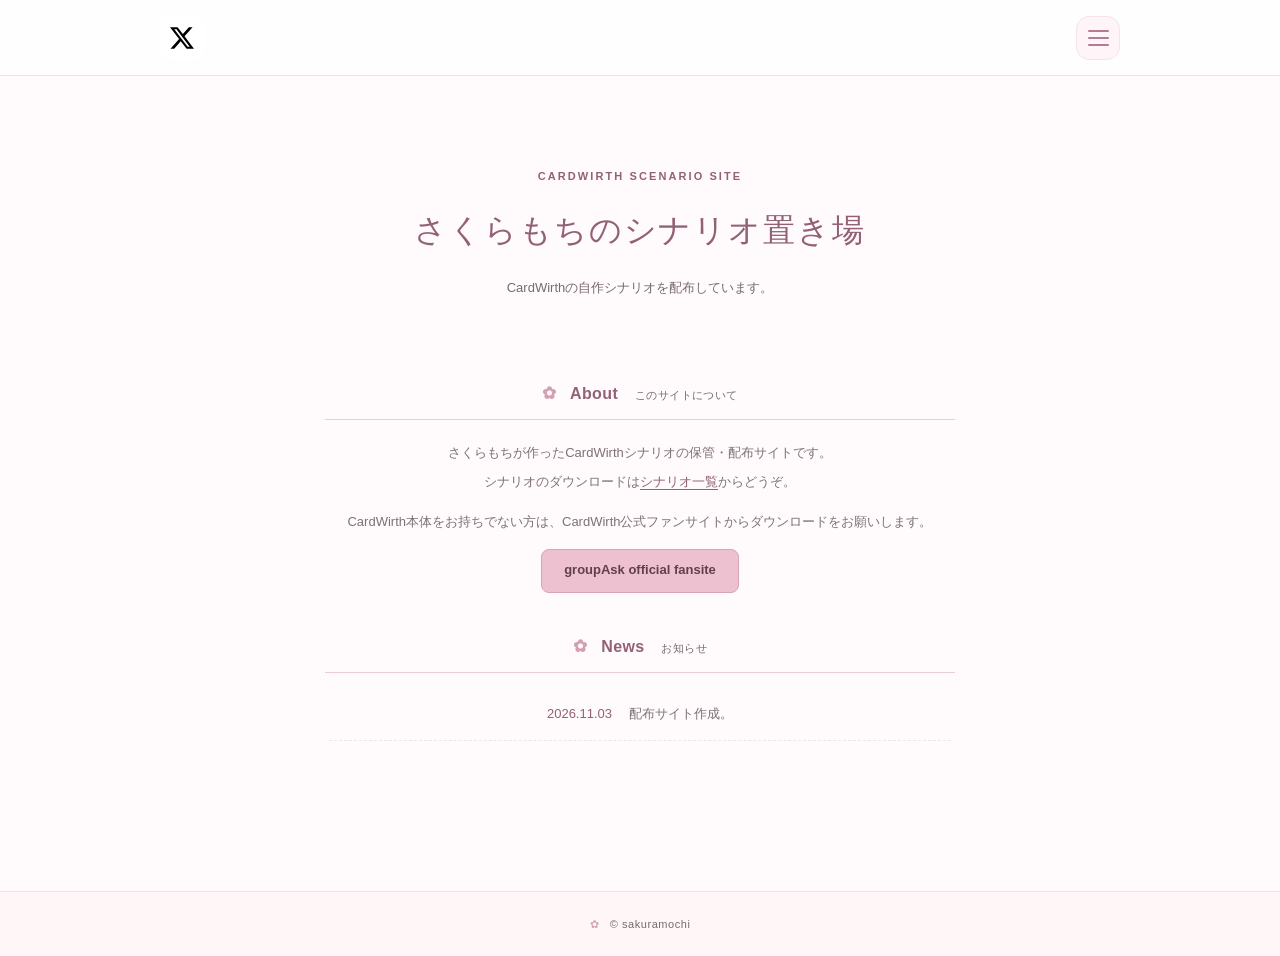
==== commit d5bdb862: "Initial release" ====
--- a/index.html
+++ b/index.html
@@ -8,7 +8,7 @@
 <meta content="さくらもちによるCardWirth自作シナリオの配布サイトです。" name="description"/>
 <title>ホーム | さくらもちのシナリオ置き場</title>
 <link href="favicon.svg" rel="icon" type="image/svg+xml"/>
-<link href="style.css" rel="stylesheet"/>
+<link href="style.css?v=20261103-2" rel="stylesheet"/>
 <script defer="" src="menu.js"></script>
 <script defer="" src="script.js"></script>
 </head>
@@ -26,7 +26,7 @@
 <h2 id="information-heading"><span aria-hidden="true">✿</span> About <small>このサイトについて</small></h2>
 <p>さくらもちが作ったCardWirthシナリオの保管・配布サイトです。<br/>
        シナリオのダウンロードは<a href="scenarios.html">シナリオ一覧</a>からどうぞ。</p>
-<p>CardWirth本体をお持ちでない方は、こちらからどうぞ。</p>
+<p>CardWirth本体をお持ちでない方は、CardWirth公式ファンサイトからダウンロードをお願いします。</p>
 <p><a class="official-download-button" href="https://cardwirth.net/office/download.php" rel="noopener noreferrer" target="_blank">groupAsk official fansite</a></p>
 </section>
 <section aria-labelledby="news-heading" class="classic-section news-section">
@@ -37,7 +37,7 @@
 </section>
 </div>
 </main>
-<footer class="site-footer"><span aria-hidden="true">✿</span> <span>© sakuramochi94</span></footer>
+<footer class="site-footer"><span aria-hidden="true">✿</span> <span>© sakuramochi</span></footer>
 </div>
 <div data-site-menu></div>
 </body>
--- a/style.css
+++ b/style.css
@@ -2,9 +2,9 @@
   color-scheme: light;
   --background: #fffafb;
   --ink: #665e63;
-  --subtle: #92848a;
+  --subtle: #786a72;
   --pink: #b47b93;
-  --pink-deep: #95647a;
+  --pink-deep: #936177;
   --pink-light: #f8eaf0;
   --pink-soft: #fff4f7;
   --line: #efe1e7;
@@ -51,10 +51,10 @@
 .burger-lines span { display: block; height: 2px; width: 21px; background: var(--pink); border-radius: 10px; }
 main { flex: 1; }
 .home-main { width: 100%; }
-.eyebrow { color: #b49aa5; font-size: 11px; font-weight: 600; letter-spacing: .19em; margin: 0 0 15px; }
+.eyebrow { color: var(--pink-deep); font-size: 11px; font-weight: 600; letter-spacing: .19em; margin: 0 0 15px; }
 .site-footer {
   padding: 22px;
-  text-align: center; color: #b49faa;
+  text-align: center; color: var(--subtle);
   font-size: 11px; background: #fff6f8; border-top: 1px solid var(--line);
   letter-spacing: .05em;
 }
@@ -64,23 +64,26 @@
 .page-heading { text-align: center; margin-bottom: 57px; }
 .page-heading h1 { color: var(--pink-deep); font-size: clamp(25px,4.5vw,31px); font-weight: 550; letter-spacing: .1em; margin: 0 0 17px; }
 .page-heading > p:last-child { color: var(--subtle); font-size: 13px; line-height: 2.1; margin: 0; }
+.page-heading a { color: var(--pink-deep); text-underline-offset: 4px; }
 .scenario-list { border-top: 1px solid var(--line); }
 .scenario-item { display: grid; grid-template-columns: 44px minmax(0, 1fr); gap: 20px; padding: 30px 4px 34px; border-bottom: 1px solid var(--line); }
 .scenario-number { color: #d4acbc; font-size: 16px; letter-spacing: .08em; padding-top: 5px; }
 .scenario-tags { display: flex; gap: 7px; flex-wrap: wrap; margin-bottom: 13px; }
-.scenario-tags span { border: 1px solid #f0d9e3; background: #fff5f8; color: #9d7083; border-radius: 999px; padding: 1px 10px; font-size: 11px; line-height: 1.8; }
+.scenario-tags span { border: 1px solid #f0d9e3; background: #fff5f8; color: var(--pink-deep); border-radius: 999px; padding: 1px 10px; font-size: 11px; line-height: 1.8; }
 .scenario-item h2 { color: #65555e; font-size: 19px; font-weight: 650; line-height: 1.5; margin: 0 0 9px; letter-spacing: .02em; }
-.scenario-item p { font-size: 13px; line-height: 2; color: #84777f; margin: 0 0 17px; }
-.download-pending { display: inline-flex; gap: 12px; align-items: center; border-radius: 8px; padding: 7px 16px; text-decoration: none; font-size: 12px; font-weight: 600; }
+.scenario-item p { font-size: 13px; line-height: 2; color: var(--subtle); margin: 0 0 17px; }
+.download-link, .download-pending { display: inline-flex; gap: 12px; align-items: center; border-radius: 8px; padding: 7px 16px; text-decoration: none; font-size: 12px; font-weight: 600; }
+.download-link { min-height: 44px; border: 1px solid #d9a3b8; background: #edc1d0; color: #60404d; transition: background .2s ease; }
+.download-link:hover { background: #e8b4c7; }
 .download-pending { border: 1px solid #eae2e5; background: #f8f5f7; color: #a89aa0; cursor: default; }
-.small-notice { margin: 27px 0 0; font-size: 12px; color: #a09199; line-height: 2; }
+.small-notice { margin: 27px 0 0; font-size: 12px; color: var(--subtle); line-height: 2; }
 .about-main { max-width: 650px; }
 .about-section { border-top: 1px solid var(--line); padding: 26px 5px 30px; }
 .about-section h2 { color: var(--pink-deep); font-size: 16px; font-weight: 600; margin: 0 0 14px; letter-spacing: .05em; }
 .about-section h2 span { color: #dab0bf; margin-right: 6px; }
-.about-section p { font-size: 14px; line-height: 2.3; margin: 0 0 14px; color: #81747b; }
+.about-section p { font-size: 14px; line-height: 2.3; margin: 0 0 14px; color: var(--subtle); }
 .about-section p:last-child { margin-bottom: 0; }
-.about-section .about-small { color: #a5969d; font-size: 12px; }
+.about-section .about-small { color: var(--subtle); font-size: 12px; }
 .about-section strong { color: var(--ink); font-weight: 600; }
 .about-note {
   padding: 17px 20px; background: var(--pink-soft);
@@ -118,11 +121,13 @@
   position: fixed; z-index: 11; top: 0; bottom: 0; right: 0;
   width: min(340px, 83vw); padding: 30px 27px 25px;
   display: flex; flex-direction: column; background: #fff9fb;
+  overflow-y: auto; overscroll-behavior-y: contain;
   border-left: 1px solid #f4e4ea;
   box-shadow: -12px 0 34px rgba(84, 51, 65, .11);
   transform: translateX(105%); visibility: hidden;
   transition: transform .3s cubic-bezier(.2,.8,.3,1), visibility .3s;
 }
+.site-drawer > * { flex-shrink: 0; }
 body.menu-open .site-drawer { transform: translateX(0); visibility: visible; }
 .drawer-header { display: flex; align-items: center; justify-content: space-between; padding-bottom: 20px; border-bottom: 1px solid #efdee6; }
 .drawer-close { display: grid; place-items: center; width: 38px; height: 38px; border: 0; background: #f8e8ee; color: var(--pink-deep); border-radius: 10px; font-size: 27px; line-height: 1; cursor: pointer; }
@@ -131,7 +136,7 @@
 .drawer-nav a { text-decoration: none; color: #75656e; font-size: 14px; padding: 13px 12px; border-radius: 9px; transition: background .2s ease; }
 .drawer-nav a span { display: inline-block; color: #c89daf; font-size: 11px; margin-right: 15px; letter-spacing: .03em; }
 .drawer-nav a:hover, .drawer-nav a[aria-current="page"] { background: #f8eaf0; color: #98677e; }
-.drawer-caption { margin-top: auto; padding-top: 18px; border-top: 1px solid #efdee6; text-align: center; color: #b8a1ab; font-size: 11px; letter-spacing: .04em; }
+.drawer-caption { margin-top: auto; padding-top: 18px; border-top: 1px solid #efdee6; text-align: center; color: var(--subtle); font-size: 11px; letter-spacing: .04em; }
 @media (max-width: 600px) {
   .site-header { height: 66px; padding: 0 19px; }
   .content-main { width: min(100% - 42px, 710px); padding: 52px 0 74px; }
@@ -170,12 +175,12 @@
 .classic-section .official-download-button:hover { background: #e8b4c7; }
 .news-list { list-style: none; margin: 0; padding: 0 4px; }
 .news-list li { display: flex; flex-wrap: wrap; justify-content: center; align-items: baseline; gap: 4px 17px; padding: 10px 2px 13px; font-size: 13px; color: #7e7177; border-bottom: 1px dashed #f0e3e8; line-height: 1.9; text-align: center; }
-.news-list time { color: #aa8192; font-variant-numeric: tabular-nums; }
+.news-list time { color: var(--pink-deep); font-variant-numeric: tabular-nums; }
 .scenario-index { display: flex; flex-wrap: wrap; gap: 8px 16px; align-items: center; border-top: 1px solid var(--line); padding: 16px 3px 24px; }
-.scenario-index span { font-size: 10px; color: #baa0ab; letter-spacing: .12em; margin-right: 5px; }
+.scenario-index span { font-size: 10px; color: var(--pink-deep); letter-spacing: .12em; margin-right: 5px; }
 .scenario-index a { color: var(--pink-deep); font-size: 12px; text-decoration: underline; text-underline-offset: 4px; }
 .scenario-item { scroll-margin-top: 24px; }
-.scenario-item .scenario-meta { margin: -2px 0 12px; color: #b18899; font-size: 12px; }
+.scenario-item .scenario-meta { margin: -2px 0 12px; color: var(--pink-deep); font-size: 12px; }
 @media (max-width: 600px) {
   .home-classic { padding: 36px 22px 70px; }
   .welcome-section { padding: 24px 0 48px; }
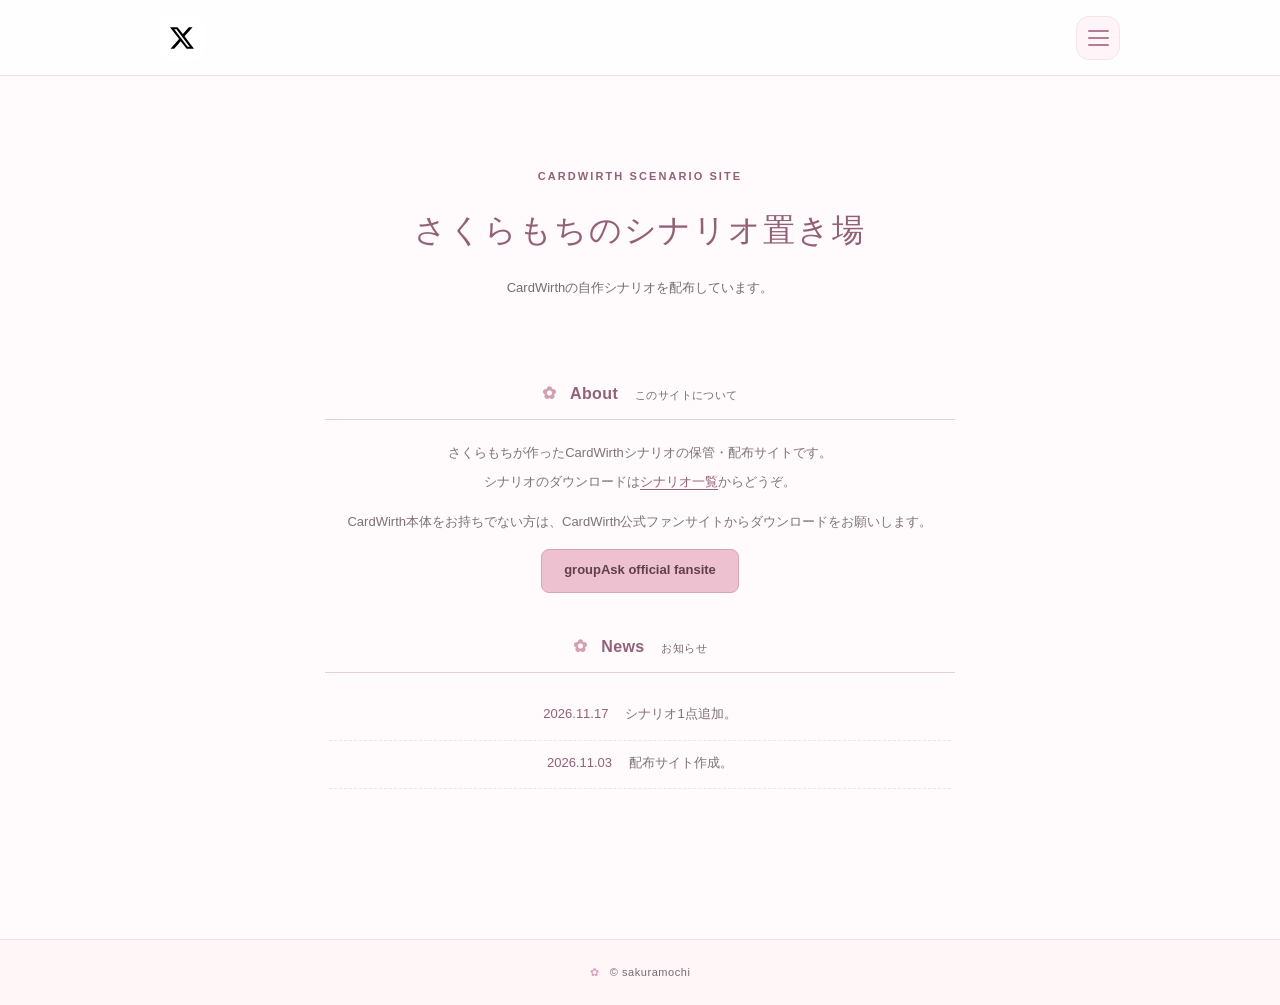
==== commit 54638a97: "魔石混談追加" ====
--- a/index.html
+++ b/index.html
@@ -32,6 +32,7 @@
 <section aria-labelledby="news-heading" class="classic-section news-section">
 <h2 id="news-heading"><span aria-hidden="true">✿</span> News <small>お知らせ</small></h2>
 <ul class="news-list">
+<li><time datetime="2026-11-17">2026.11.17</time><span>シナリオ1点追加。</span></li>
 <li><time datetime="2026-11-03">2026.11.03</time><span>配布サイト作成。</span></li>
 </ul>
 </section>
